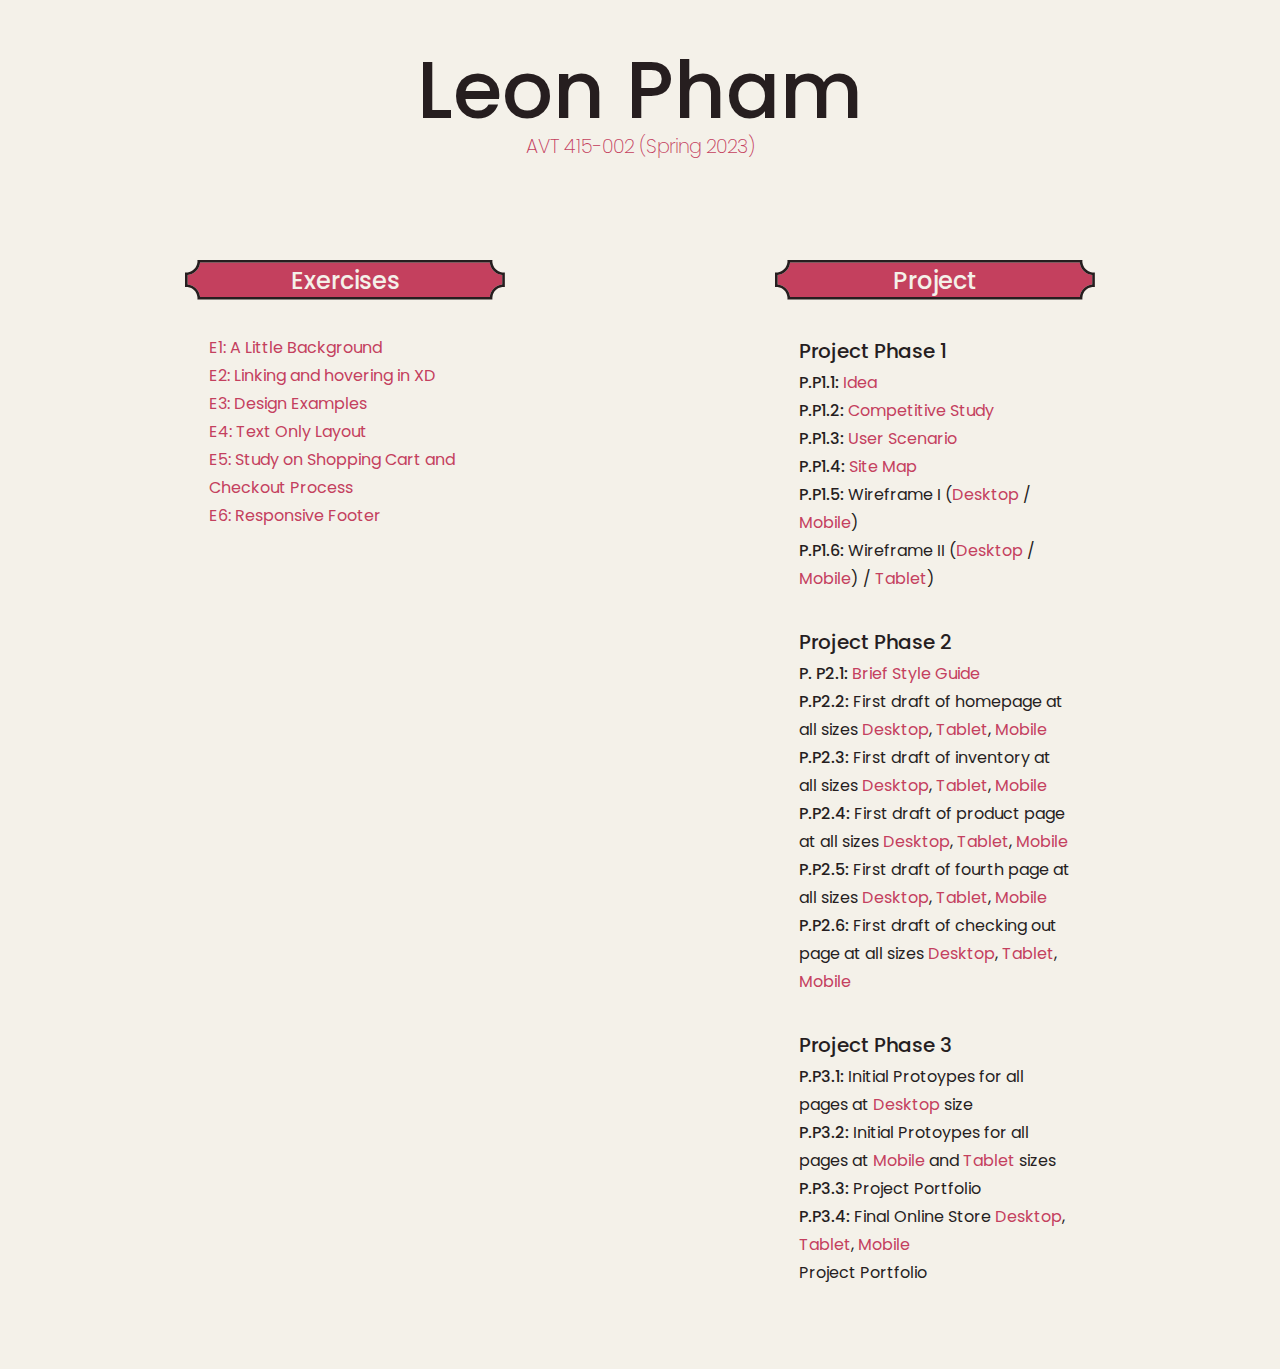
==== index.html @ bd006d55 "Add files via upload" ====
<!doctype html>
<html>

<head>
	<meta charset="UTF-8" name="viewport" content="width=device-width, initial-scale=1.0">
	<title>Course work of Leon Pham</title>
	<link rel="stylesheet" href="css/main.css">
	<link rel="preconnect" href="https://fonts.googleapis.com">
	<link rel="preconnect" href="https://fonts.gstatic.com" crossorigin>
	<link href="https://fonts.googleapis.com/css2?family=Poppins:wght@400;500;600;700&display=swap" rel="stylesheet">
</head>

<body>
	<h1>Leon Pham</h1>
	<h4>AVT 415-002 (Spring 2023)</h4>
	<div class="column-holder">
		<div class="column">
			<div class="banner-holder">
				<svg class="banner-svg" version="1.1" xmlns="http://www.w3.org/2000/svg"
					xmlns:xlink="http://www.w3.org/1999/xlink" x="0px" y="0px" viewBox="0 0 1129.7 139.5" xml:space="preserve">
					<path class="st0" d="M1076.5,9.2H53.2C51,32.4,32.5,50.9,9.3,53.1v33.3c23.2,2.2,41.7,20.7,43.9,43.9h1023.3
	c2.2-23.2,20.7-41.7,43.9-43.9V53.1C1097.2,50.9,1078.7,32.4,1076.5,9.2z" />
					<path class="st1" d="M1125,44.1c-1.6,0-3.1-0.1-4.6-0.3c-18.1-2.1-32.5-16.5-34.6-34.6c-0.2-1.5-0.3-3.1-0.3-4.6s0.1-3.1,0.3-4.6
	H43.8c0.2,1.5,0.3,3,0.3,4.6S44,7.7,43.8,9.2C41.7,27.3,27.4,41.7,9.2,43.8c-1.5,0.2-3.1,0.3-4.6,0.3S1.5,44,0,43.8v51.9
	c1.5-0.2,3-0.3,4.6-0.3s3.1,0.1,4.6,0.3c18.1,2.1,32.5,16.5,34.6,34.6c0.2,1.5,0.3,3.1,0.3,4.6s-0.1,3.1-0.3,4.6h1042
	c-0.2-1.5-0.3-3.1-0.3-4.6s0.1-3.1,0.3-4.6c2.1-18.1,16.5-32.5,34.6-34.6c1.5-0.2,3.1-0.3,4.6-0.3s3.1,0.1,4.6,0.3V43.8
	C1128.1,44,1126.6,44.1,1125,44.1L1125,44.1z M1120.4,86.4c-23.2,2.2-41.7,20.7-43.9,43.9H53.2C51,107.1,32.5,88.6,9.3,86.4V53.1
	C32.5,50.9,51,32.4,53.2,9.2h1023.3c2.2,23.2,20.7,41.7,43.9,43.9C1120.4,53.1,1120.4,86.4,1120.4,86.4z" />
				</svg>
				<h2 class="banner-title">Exercises</h2>
			</div>
			<ul>
				<li><a href="https://xd.adobe.com/view/e9091bf7-c1f9-4422-9106-179774c81273-bc5a/">E1: A Little
						Background</a></li>
				<li><a href="https://xd.adobe.com/view/e9091bf7-c1f9-4422-9106-179774c81273-bc5a/">E2: Linking and
						hovering in XD</a></li>
				<li><a href="https://xd.adobe.com/view/cad16c36-e6ae-47e0-b89c-8f14f5aff03d-9f82/">E3: Design Examples</a></li>
				<li><a href="./ex/Pham_E4.html">E4: Text Only Layout</a></li>
				<li><a href="https://xd.adobe.com/view/7167028c-e158-4ca2-9381-5a9e6de802eb-2434/">E5: Study on Shopping Cart and Checkout Process</a></li>
				<li><a href="./ex/Pham_E6_V2.html">E6: Responsive Footer</a></li>
			</ul>
		</div>

		<div class="column">
			<div class="banner-holder">
				<svg class="banner-svg" version="1.1" xmlns="http://www.w3.org/2000/svg"
					xmlns:xlink="http://www.w3.org/1999/xlink" x="0px" y="0px" viewBox="0 0 1129.7 139.5" xml:space="preserve">
					<path class="st0" d="M1076.5,9.2H53.2C51,32.4,32.5,50.9,9.3,53.1v33.3c23.2,2.2,41.7,20.7,43.9,43.9h1023.3
	c2.2-23.2,20.7-41.7,43.9-43.9V53.1C1097.2,50.9,1078.7,32.4,1076.5,9.2z" />
					<path class="st1" d="M1125,44.1c-1.6,0-3.1-0.1-4.6-0.3c-18.1-2.1-32.5-16.5-34.6-34.6c-0.2-1.5-0.3-3.1-0.3-4.6s0.1-3.1,0.3-4.6
	H43.8c0.2,1.5,0.3,3,0.3,4.6S44,7.7,43.8,9.2C41.7,27.3,27.4,41.7,9.2,43.8c-1.5,0.2-3.1,0.3-4.6,0.3S1.5,44,0,43.8v51.9
	c1.5-0.2,3-0.3,4.6-0.3s3.1,0.1,4.6,0.3c18.1,2.1,32.5,16.5,34.6,34.6c0.2,1.5,0.3,3.1,0.3,4.6s-0.1,3.1-0.3,4.6h1042
	c-0.2-1.5-0.3-3.1-0.3-4.6s0.1-3.1,0.3-4.6c2.1-18.1,16.5-32.5,34.6-34.6c1.5-0.2,3.1-0.3,4.6-0.3s3.1,0.1,4.6,0.3V43.8
	C1128.1,44,1126.6,44.1,1125,44.1L1125,44.1z M1120.4,86.4c-23.2,2.2-41.7,20.7-43.9,43.9H53.2C51,107.1,32.5,88.6,9.3,86.4V53.1
	C32.5,50.9,51,32.4,53.2,9.2h1023.3c2.2,23.2,20.7,41.7,43.9,43.9C1120.4,53.1,1120.4,86.4,1120.4,86.4z" />
				</svg>
				<h2 class="banner-title">Project</h2>
			</div>
			<dl>
				<dt>Project Phase 1</dt>
				<dd><span class="bolded-prototype">P.P1.1:</span> <a href="./project/p1_idea.html"> Idea</a></dd>
				<dd></dd>
				<dd><span class="bolded-prototype">P.P1.2:</span> <a href="https://xd.adobe.com/view/6451ebb6-3f2f-4715-99cc-acf4713badca-3102/"> Competitive Study</a></dd>
				<dd></dd>
				<dd><span class="bolded-prototype">P.P1.3:</span> <a href="./project/p1_3_scenario.html"> User Scenario</a></dd>
				<dd></dd>
				<dd><span class="bolded-prototype">P.P1.4:</span> <a href="https://xd.adobe.com/view/3750520d-291d-449e-ab36-1d3351f38cab-6203/"> Site Map</a></dd>
				<dd></dd>
				<dd><span class="bolded-prototype">P.P1.5:</span> Wireframe I (<a href="https://xd.adobe.com/view/4f70b450-0007-4af5-ba5e-88a1f82a2a4d-1a23/">Desktop</a> / <a href="https://xd.adobe.com/view/6d7c3f0c-4c6e-449e-b47c-81b23939a959-382f/">Mobile</a>)</dd>
				<dd></dd>
				<dd><span class="bolded-prototype">P.P1.6:</span> Wireframe II (<a href="https://xd.adobe.com/view/4f70b450-0007-4af5-ba5e-88a1f82a2a4d-1a23/">Desktop</a> / <a href="https://xd.adobe.com/view/6d7c3f0c-4c6e-449e-b47c-81b23939a959-382f/">Mobile</a>) / <a href="https://xd.adobe.com/view/f429fe2a-cca5-45da-8b75-439dd91caf8b-a17a/">Tablet</a>)</dd>
				<dd></dd>
			</dl>
			<dl>
				<dt>Project Phase 2</dt> 
				<dd><span class="bolded-prototype">P. P2.1:</span> <a href="https://xd.adobe.com/view/9693064c-3805-43ca-8533-e4f85f8aa639-c3c0/">Brief Style Guide</a>
				</dd>
				<dd><span class="bolded-prototype">P.P2.2:</span> First draft of homepage at all sizes <a href="https://xd.adobe.com/view/648dfcd4-901b-47aa-9531-53afe6dc3ab0-31de/">Desktop</a>, <a href="https://xd.adobe.com/view/bcc35cbb-b701-49a1-a9cf-bfd87e60e897-e990/"> Tablet</a>, <a
						href="https://xd.adobe.com/view/c55ce767-01bb-476a-b1a9-de348e8117a4-900f/"> Mobile</a> </dd>
			<dd><span class="bolded-prototype">P.P2.3:</span> First draft of inventory at all sizes <a href="https://xd.adobe.com/view/d652cc9a-5b24-4d51-905a-8e7f027f47ec-8301/">Desktop</a>, <a href="https://xd.adobe.com/view/58ba6c11-2c4f-41bb-9f3e-7cc83b670ad1-0de9/"> Tablet</a>, <a
						href="https://xd.adobe.com/view/91545cb2-97aa-4a1f-9b60-5ac149688ed1-c407/"> Mobile</a> </dd>
				<dd><span class="bolded-prototype">P.P2.4:</span> First draft of product page at all sizes <a href="https://xd.adobe.com/view/5686ca59-14e9-4351-8279-e4bbe669c656-03d5/">Desktop</a>, <a href="https://xd.adobe.com/view/b2edc879-1378-49b4-bf9d-e8833111db96-e7be/"> Tablet</a>, <a
							href="https://xd.adobe.com/view/963b071d-5096-4937-b5a8-e9099769358a-c368/"> Mobile</a> </dd>
				<dd><span class="bolded-prototype">P.P2.5:</span> First draft of fourth page at all sizes <a href="https://xd.adobe.com/view/106f2000-3452-4a4f-a6de-3a18a21c8b65-453c/">Desktop</a>, <a href="https://xd.adobe.com/view/106f2000-3452-4a4f-a6de-3a18a21c8b65-453c/"> Tablet</a>, <a
								href="https://xd.adobe.com/view/106f2000-3452-4a4f-a6de-3a18a21c8b65-453c/"> Mobile</a> </dd>

				<dd><span class="bolded-prototype">P.P2.6:</span> First draft of checking out page at all sizes <a href="https://xd.adobe.com/view/106f2000-3452-4a4f-a6de-3a18a21c8b65-453c/">Desktop</a>, <a href="https://xd.adobe.com/view/106f2000-3452-4a4f-a6de-3a18a21c8b65-453c/"> Tablet</a>, <a
									href="https://xd.adobe.com/view/106f2000-3452-4a4f-a6de-3a18a21c8b65-453c/"> Mobile</a> </dd>
			</dl>
			<dl>
				<dt>Project Phase 3</dt>
				<dd><span class="bolded-prototype">P.P3.1:</span> Initial Protoypes for all pages at <a href="#">Desktop </a>size </dd>
				<dd><span class="bolded-prototype">P.P3.2:</span> Initial Protoypes for all pages at <a href="#">Mobile</a> and <a href="#">Tablet</a> sizes
				</dd>
				<dd><span class="bolded-prototype">P.P3.3:</span> Project Portfolio</dd>
				<dd><span class="bolded-prototype">P.P3.4:</span> Final Online Store <a href="#">Desktop</a>, <a href="#"> Tablet</a>, <a href="#"> Mobile</a>
				</dd>
				<dd>Project Portfolio</dd>
			</dl>
		</div>
	</div>
</body>

</html>
---- css/main.css ----
@charset "UTF-8";
/* CSS Document */
:root {
  --pink-color: #c4405e;
  --almost-black-color: #261e1f;
  --almost-white-color: #f4f1e9;
}
html {
  font-size: 100%;
  font-family: 'Poppins', sans-serif;
} /*16px*/

body {
  background-color: var(--almost-white-color);
  color: var(--almost-black-color);
  margin: 0;
  padding: 50px;
  line-height: 1.75;
}
h1 {
  margin: auto;
  font-size: 5em;
  font-weight: 500;
  text-align: center;
  line-height: 1em;
}

h4 {
  font-size: 1.2em;
  font-weight: 200;
  color: var(--pink-color);
  margin-top: auto;
  text-align: center;
  margin-bottom: 4em;
}

dt {
	font-size: 1.25em;
	font-weight: 500;
}
a:link, a:visited {
  color: var(--pink-color);
}
.column-holder {
  display: flex;
  justify-content: space-between;
}
.column {
  width: 20em;
  margin: 0 auto;
}
ul {
  list-style: none;
  padding: 0 1.5em;
  margin: 2em 0;
}
dd {
  margin: 0;
}
dl {
  padding: 0 1.5em;
  margin: 2em 0;
}
.banner-svg {
  position: absolute;
}
.st0 {
  fill: var(--pink-color);
}
.st1 {
  fill: var(--almost-black-color);
}
.banner-title {
  color: var(--almost-white-color);
  text-align: center;
  font-size: 1.5em;
  font-weight: 500;
  position: relative;
}
.banner-holder {
  position: relative;
}
a {
  text-decoration: none;
}
a:hover {
  text-decoration: underline;
}
.bolded-prototype {
  font-weight: 500;
}
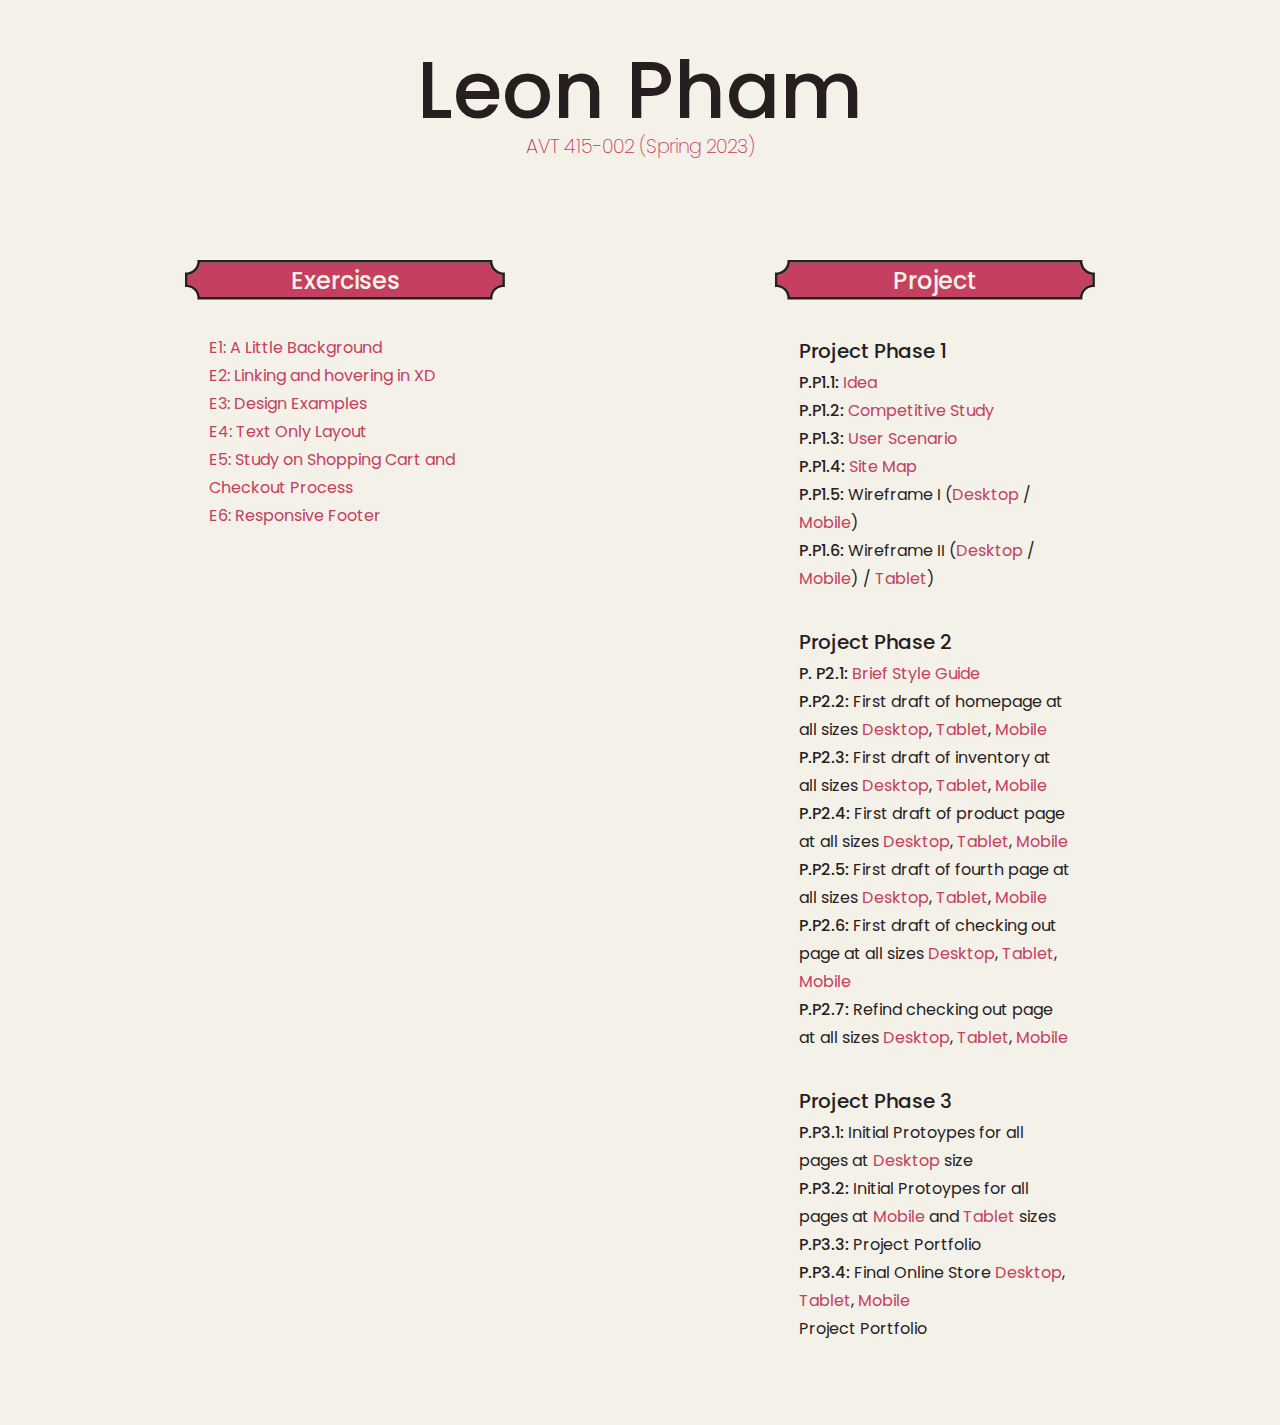
==== commit 9e74de07: "Add files via upload" ====
--- a/index.html
+++ b/index.html
@@ -78,14 +78,17 @@
 				<dd><span class="bolded-prototype">P.P2.2:</span> First draft of homepage at all sizes <a href="https://xd.adobe.com/view/648dfcd4-901b-47aa-9531-53afe6dc3ab0-31de/">Desktop</a>, <a href="https://xd.adobe.com/view/bcc35cbb-b701-49a1-a9cf-bfd87e60e897-e990/"> Tablet</a>, <a
 						href="https://xd.adobe.com/view/c55ce767-01bb-476a-b1a9-de348e8117a4-900f/"> Mobile</a> </dd>
 			<dd><span class="bolded-prototype">P.P2.3:</span> First draft of inventory at all sizes <a href="https://xd.adobe.com/view/d652cc9a-5b24-4d51-905a-8e7f027f47ec-8301/">Desktop</a>, <a href="https://xd.adobe.com/view/58ba6c11-2c4f-41bb-9f3e-7cc83b670ad1-0de9/"> Tablet</a>, <a
-						href="https://xd.adobe.com/view/91545cb2-97aa-4a1f-9b60-5ac149688ed1-c407/"> Mobile</a> </dd>
+			href="https://xd.adobe.com/view/91545cb2-97aa-4a1f-9b60-5ac149688ed1-c407/"> Mobile</a> </dd>
 				<dd><span class="bolded-prototype">P.P2.4:</span> First draft of product page at all sizes <a href="https://xd.adobe.com/view/5686ca59-14e9-4351-8279-e4bbe669c656-03d5/">Desktop</a>, <a href="https://xd.adobe.com/view/b2edc879-1378-49b4-bf9d-e8833111db96-e7be/"> Tablet</a>, <a
-							href="https://xd.adobe.com/view/963b071d-5096-4937-b5a8-e9099769358a-c368/"> Mobile</a> </dd>
+				href="https://xd.adobe.com/view/963b071d-5096-4937-b5a8-e9099769358a-c368/"> Mobile</a> </dd>
 				<dd><span class="bolded-prototype">P.P2.5:</span> First draft of fourth page at all sizes <a href="https://xd.adobe.com/view/106f2000-3452-4a4f-a6de-3a18a21c8b65-453c/">Desktop</a>, <a href="https://xd.adobe.com/view/106f2000-3452-4a4f-a6de-3a18a21c8b65-453c/"> Tablet</a>, <a
-								href="https://xd.adobe.com/view/106f2000-3452-4a4f-a6de-3a18a21c8b65-453c/"> Mobile</a> </dd>
+				href="https://xd.adobe.com/view/106f2000-3452-4a4f-a6de-3a18a21c8b65-453c/"> Mobile</a> </dd>
 
 				<dd><span class="bolded-prototype">P.P2.6:</span> First draft of checking out page at all sizes <a href="https://xd.adobe.com/view/106f2000-3452-4a4f-a6de-3a18a21c8b65-453c/">Desktop</a>, <a href="https://xd.adobe.com/view/106f2000-3452-4a4f-a6de-3a18a21c8b65-453c/"> Tablet</a>, <a
-									href="https://xd.adobe.com/view/106f2000-3452-4a4f-a6de-3a18a21c8b65-453c/"> Mobile</a> </dd>
+				href="https://xd.adobe.com/view/106f2000-3452-4a4f-a6de-3a18a21c8b65-453c/"> Mobile</a> </dd>
+
+				<dd><span class="bolded-prototype">P.P2.7:</span> Refind checking out page at all sizes <a href="https://xd.adobe.com/view/106f2000-3452-4a4f-a6de-3a18a21c8b65-453c/">Desktop</a>, <a href="https://xd.adobe.com/view/106f2000-3452-4a4f-a6de-3a18a21c8b65-453c/"> Tablet</a>, <a
+				href="https://xd.adobe.com/view/106f2000-3452-4a4f-a6de-3a18a21c8b65-453c/"> Mobile</a> </dd>
 			</dl>
 			<dl>
 				<dt>Project Phase 3</dt>
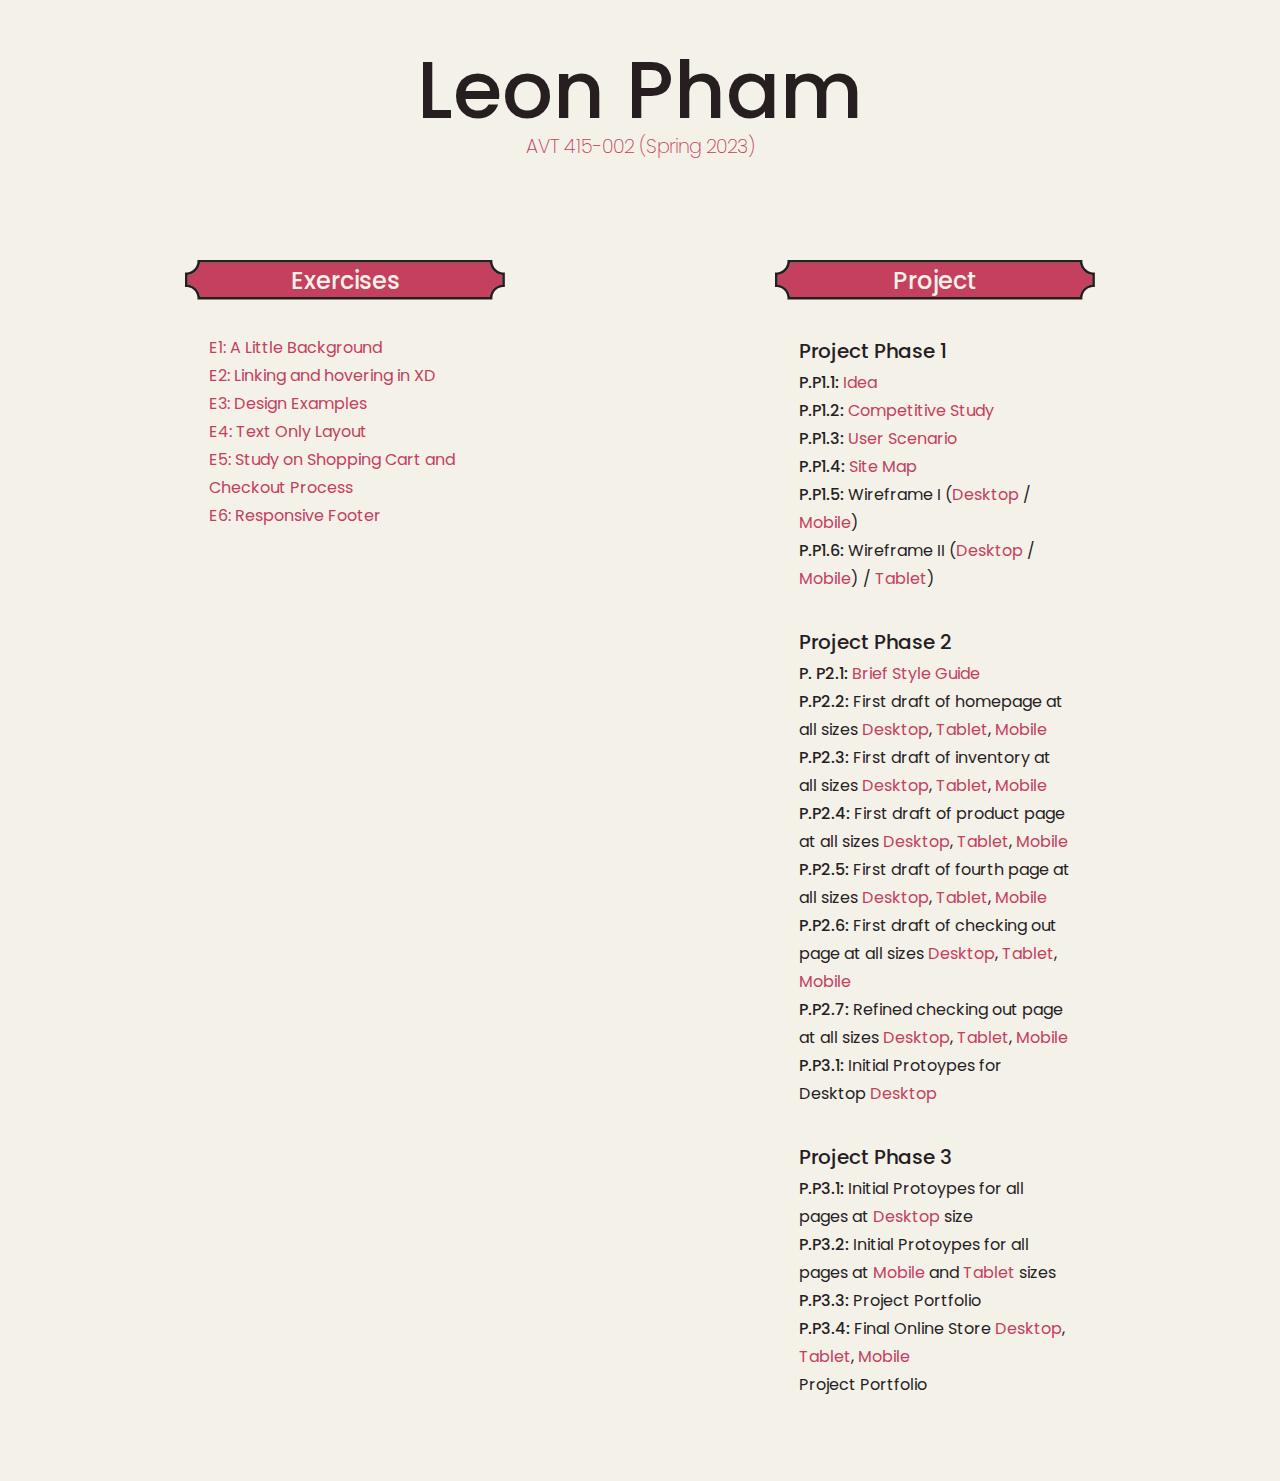
==== commit 8f53d37d: "Add files via upload" ====
--- a/index.html
+++ b/index.html
@@ -87,8 +87,10 @@
 				<dd><span class="bolded-prototype">P.P2.6:</span> First draft of checking out page at all sizes <a href="https://xd.adobe.com/view/106f2000-3452-4a4f-a6de-3a18a21c8b65-453c/">Desktop</a>, <a href="https://xd.adobe.com/view/106f2000-3452-4a4f-a6de-3a18a21c8b65-453c/"> Tablet</a>, <a
 				href="https://xd.adobe.com/view/106f2000-3452-4a4f-a6de-3a18a21c8b65-453c/"> Mobile</a> </dd>
 
-				<dd><span class="bolded-prototype">P.P2.7:</span> Refind checking out page at all sizes <a href="https://xd.adobe.com/view/106f2000-3452-4a4f-a6de-3a18a21c8b65-453c/">Desktop</a>, <a href="https://xd.adobe.com/view/106f2000-3452-4a4f-a6de-3a18a21c8b65-453c/"> Tablet</a>, <a
+				<dd><span class="bolded-prototype">P.P2.7:</span> Refined checking out page at all sizes <a href="https://xd.adobe.com/view/106f2000-3452-4a4f-a6de-3a18a21c8b65-453c/">Desktop</a>, <a href="https://xd.adobe.com/view/106f2000-3452-4a4f-a6de-3a18a21c8b65-453c/"> Tablet</a>, <a
 				href="https://xd.adobe.com/view/106f2000-3452-4a4f-a6de-3a18a21c8b65-453c/"> Mobile</a> </dd>
+
+				<dd><span class="bolded-prototype">P.P3.1:</span> Initial Protoypes for Desktop <a href="https://xd.adobe.com/view/106f2000-3452-4a4f-a6de-3a18a21c8b65-453c/">Desktop</a>
 			</dl>
 			<dl>
 				<dt>Project Phase 3</dt>
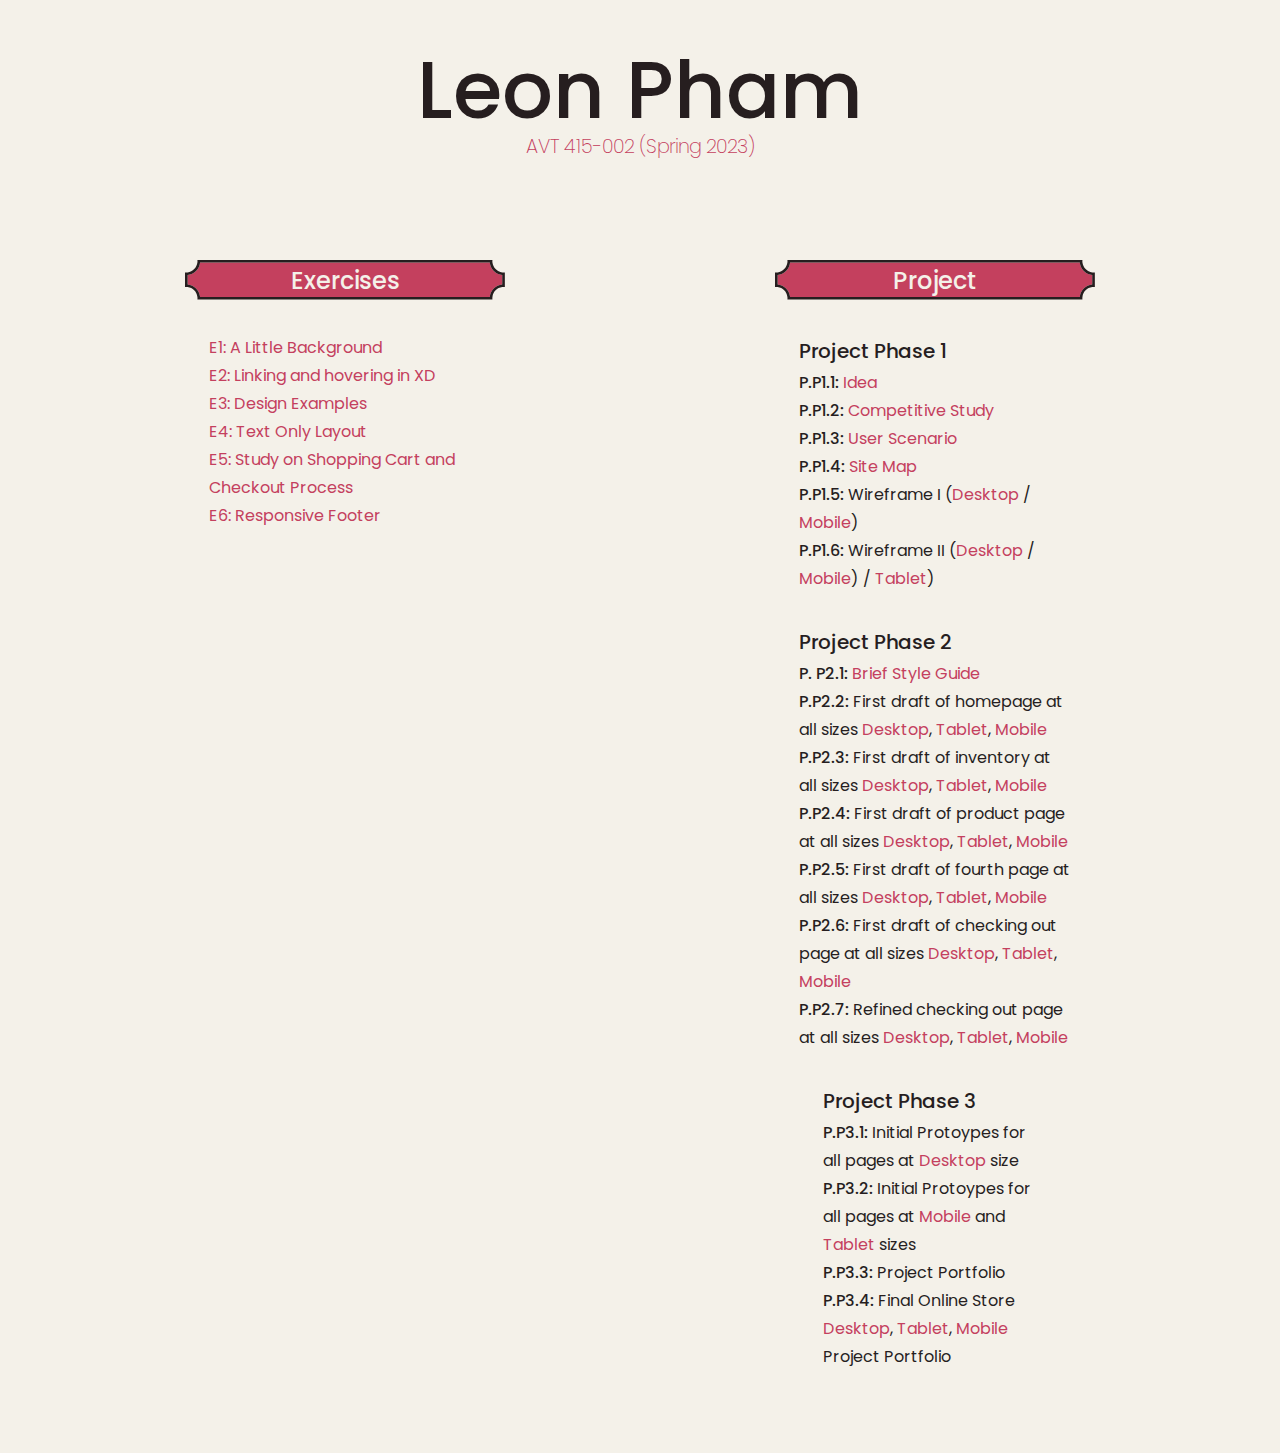
==== commit ad83e658: "Add files via upload" ====
--- a/index.html
+++ b/index.html
@@ -89,12 +89,9 @@
 
 				<dd><span class="bolded-prototype">P.P2.7:</span> Refined checking out page at all sizes <a href="https://xd.adobe.com/view/106f2000-3452-4a4f-a6de-3a18a21c8b65-453c/">Desktop</a>, <a href="https://xd.adobe.com/view/106f2000-3452-4a4f-a6de-3a18a21c8b65-453c/"> Tablet</a>, <a
 				href="https://xd.adobe.com/view/106f2000-3452-4a4f-a6de-3a18a21c8b65-453c/"> Mobile</a> </dd>
-
-				<dd><span class="bolded-prototype">P.P3.1:</span> Initial Protoypes for Desktop <a href="https://xd.adobe.com/view/106f2000-3452-4a4f-a6de-3a18a21c8b65-453c/">Desktop</a>
-			</dl>
 			<dl>
 				<dt>Project Phase 3</dt>
-				<dd><span class="bolded-prototype">P.P3.1:</span> Initial Protoypes for all pages at <a href="#">Desktop </a>size </dd>
+				<dd><span class="bolded-prototype">P.P3.1:</span> Initial Protoypes for all pages at <a href="https://xd.adobe.com/view/106f2000-3452-4a4f-a6de-3a18a21c8b65-453c/">Desktop </a>size </dd>
 				<dd><span class="bolded-prototype">P.P3.2:</span> Initial Protoypes for all pages at <a href="#">Mobile</a> and <a href="#">Tablet</a> sizes
 				</dd>
 				<dd><span class="bolded-prototype">P.P3.3:</span> Project Portfolio</dd>
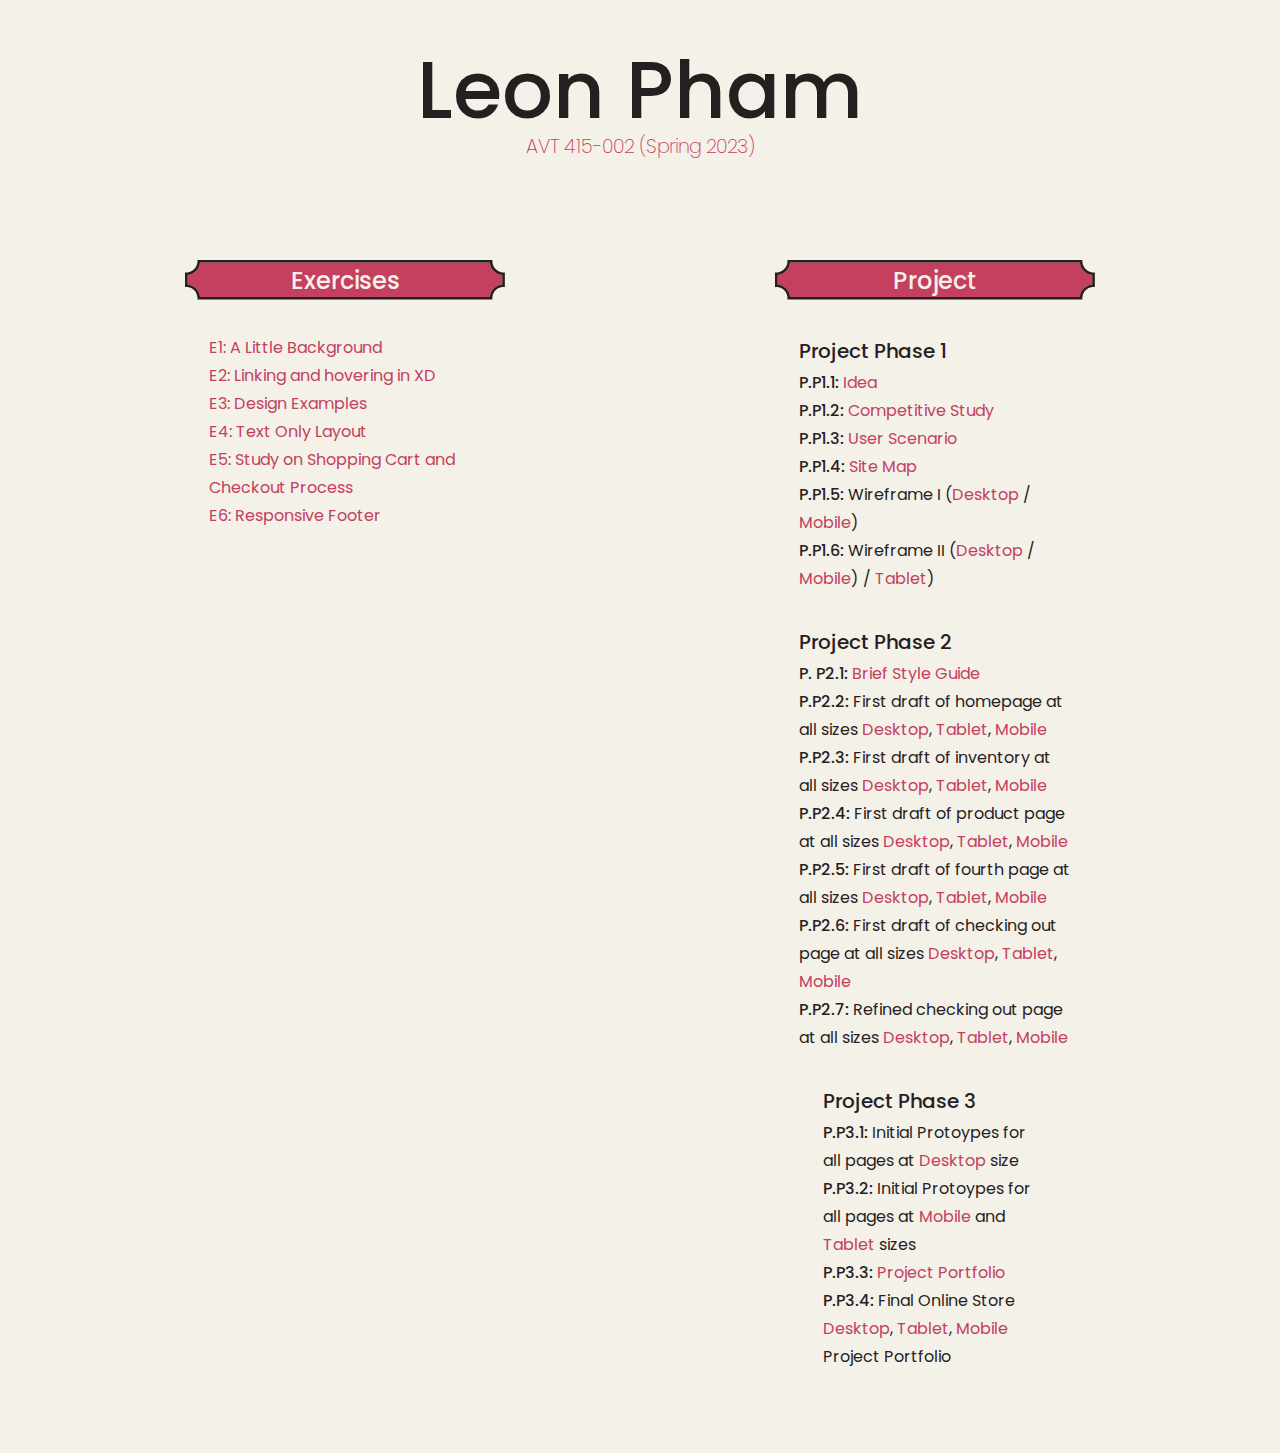
==== commit 7de2d04c: "Add files via upload" ====
--- a/index.html
+++ b/index.html
@@ -92,10 +92,10 @@
 			<dl>
 				<dt>Project Phase 3</dt>
 				<dd><span class="bolded-prototype">P.P3.1:</span> Initial Protoypes for all pages at <a href="https://xd.adobe.com/view/106f2000-3452-4a4f-a6de-3a18a21c8b65-453c/">Desktop </a>size </dd>
-				<dd><span class="bolded-prototype">P.P3.2:</span> Initial Protoypes for all pages at <a href="#">Mobile</a> and <a href="#">Tablet</a> sizes
+				<dd><span class="bolded-prototype">P.P3.2:</span> Initial Protoypes for all pages at <a href="https://xd.adobe.com/view/c1d18b87-820b-4f4c-8502-595c640bfbdb-9482/">Mobile</a> and <a href="https://xd.adobe.com/view/c8f93c01-29e8-4b43-86c2-029cccc29589-9daa/">Tablet</a> sizes
 				</dd>
-				<dd><span class="bolded-prototype">P.P3.3:</span> Project Portfolio</dd>
-				<dd><span class="bolded-prototype">P.P3.4:</span> Final Online Store <a href="#">Desktop</a>, <a href="#"> Tablet</a>, <a href="#"> Mobile</a>
+				<dd><span class="bolded-prototype">P.P3.3:</span> <a href="https://xd.adobe.com/view/68d19d61-9267-465b-af87-25419914b3a7-3d82/">Project Portfolio</a></dd>
+				<dd><span class="bolded-prototype">P.P3.4:</span> Final Online Store <a href="https://xd.adobe.com/view/50132af0-881f-4ab4-8526-5328a83ea557-0540/">Desktop</a>, <a href="https://xd.adobe.com/view/c8f93c01-29e8-4b43-86c2-029cccc29589-9daa/"> Tablet</a>, <a href="https://xd.adobe.com/view/c1d18b87-820b-4f4c-8502-595c640bfbdb-9482/"> Mobile</a>
 				</dd>
 				<dd>Project Portfolio</dd>
 			</dl>
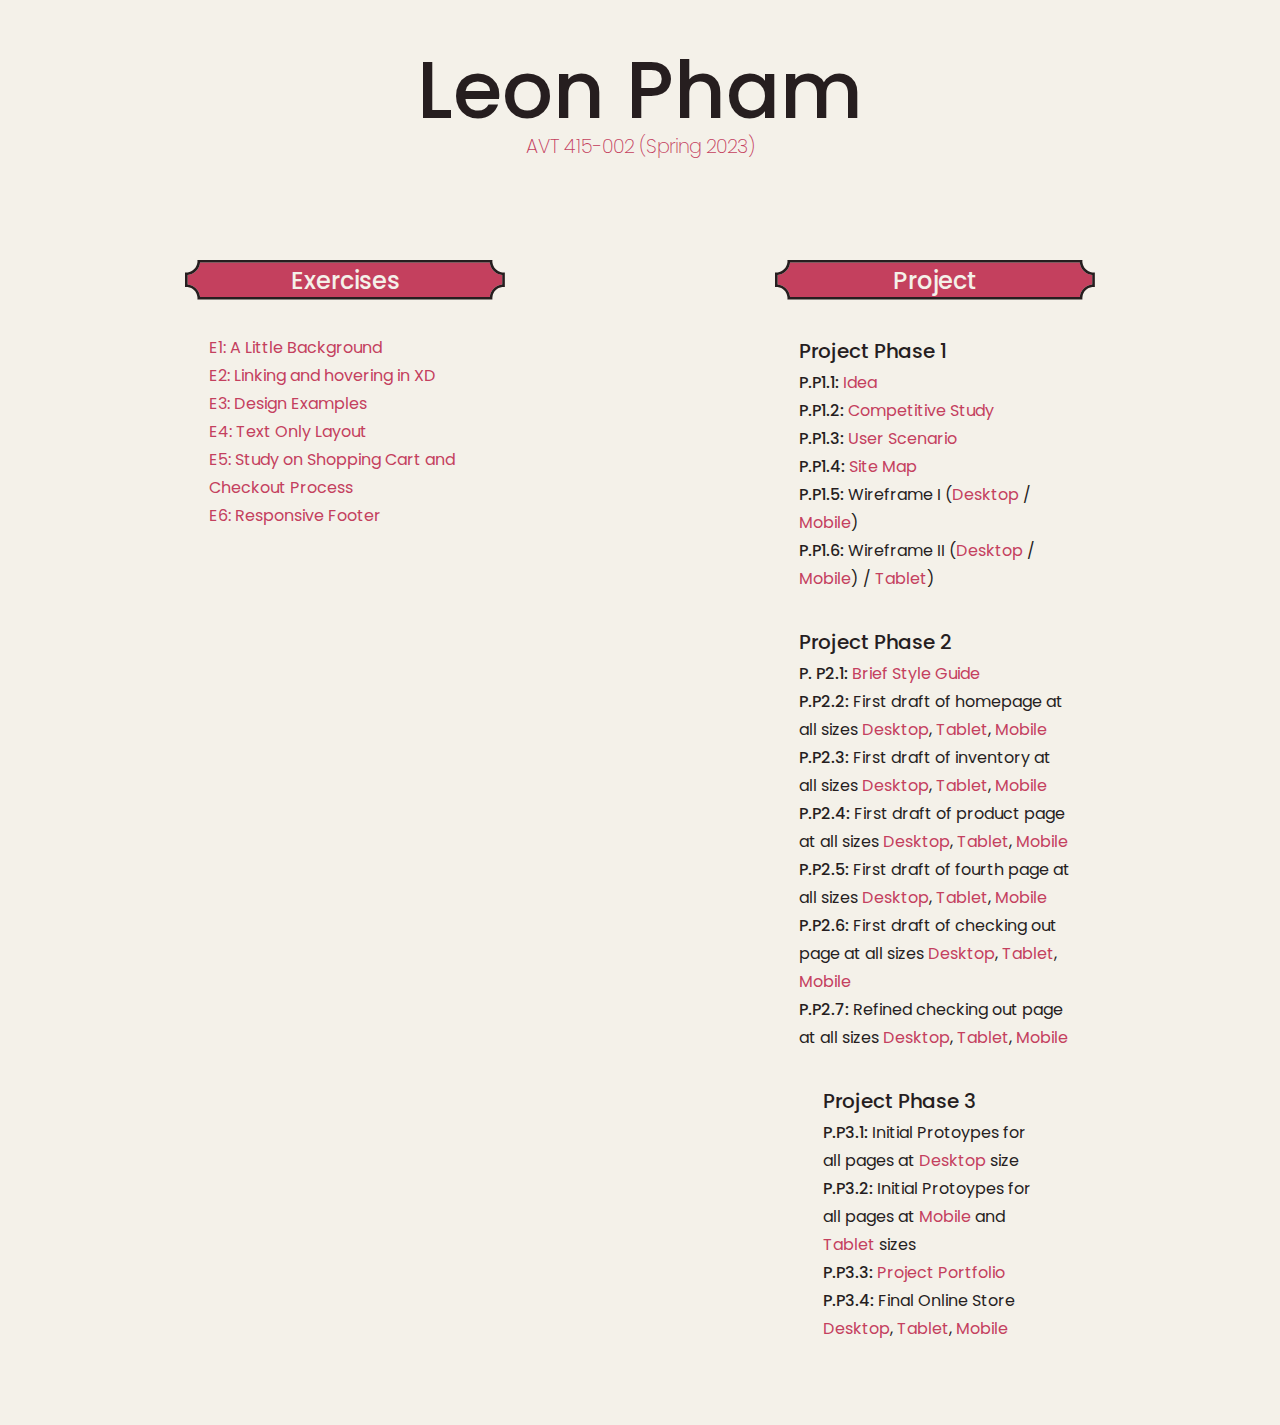
==== commit 27d32bd9: "Add files via upload" ====
--- a/index.html
+++ b/index.html
@@ -97,7 +97,6 @@
 				<dd><span class="bolded-prototype">P.P3.3:</span> <a href="https://xd.adobe.com/view/68d19d61-9267-465b-af87-25419914b3a7-3d82/">Project Portfolio</a></dd>
 				<dd><span class="bolded-prototype">P.P3.4:</span> Final Online Store <a href="https://xd.adobe.com/view/50132af0-881f-4ab4-8526-5328a83ea557-0540/">Desktop</a>, <a href="https://xd.adobe.com/view/c8f93c01-29e8-4b43-86c2-029cccc29589-9daa/"> Tablet</a>, <a href="https://xd.adobe.com/view/c1d18b87-820b-4f4c-8502-595c640bfbdb-9482/"> Mobile</a>
 				</dd>
-				<dd>Project Portfolio</dd>
 			</dl>
 		</div>
 	</div>
